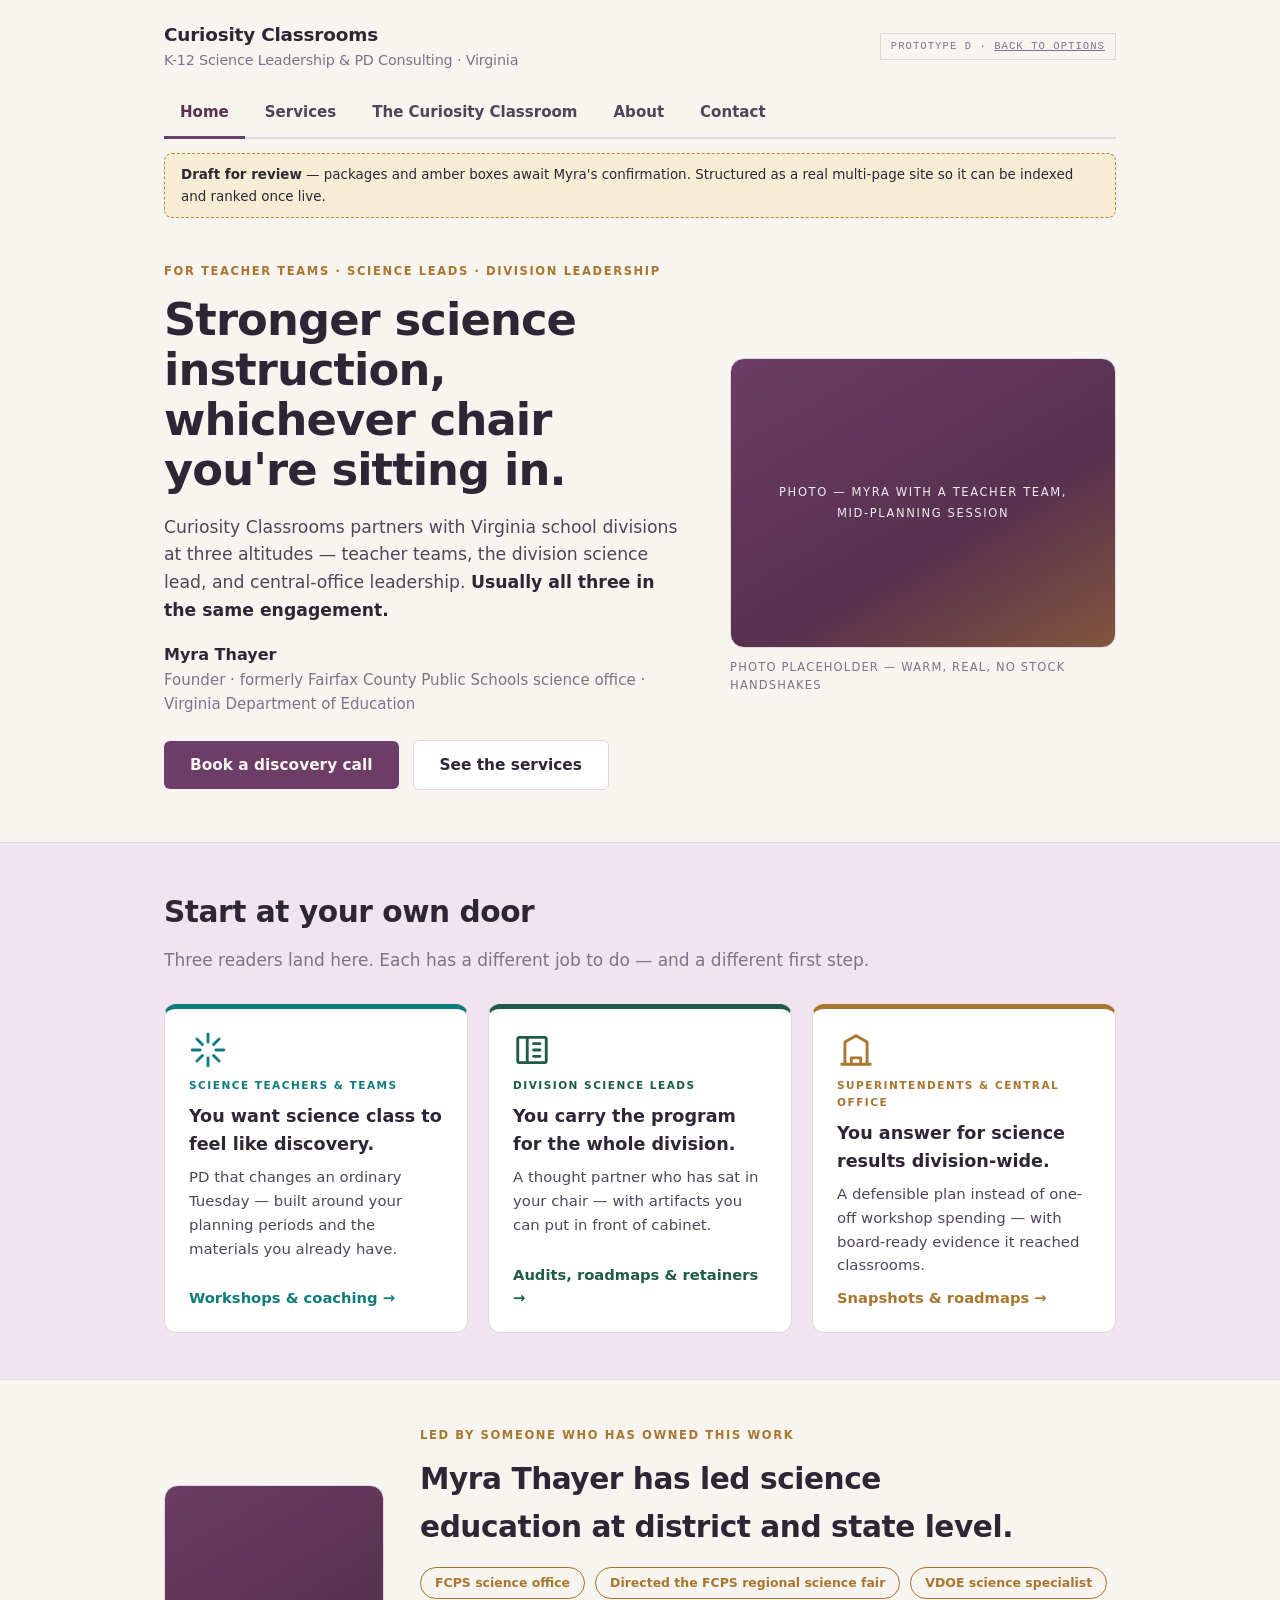
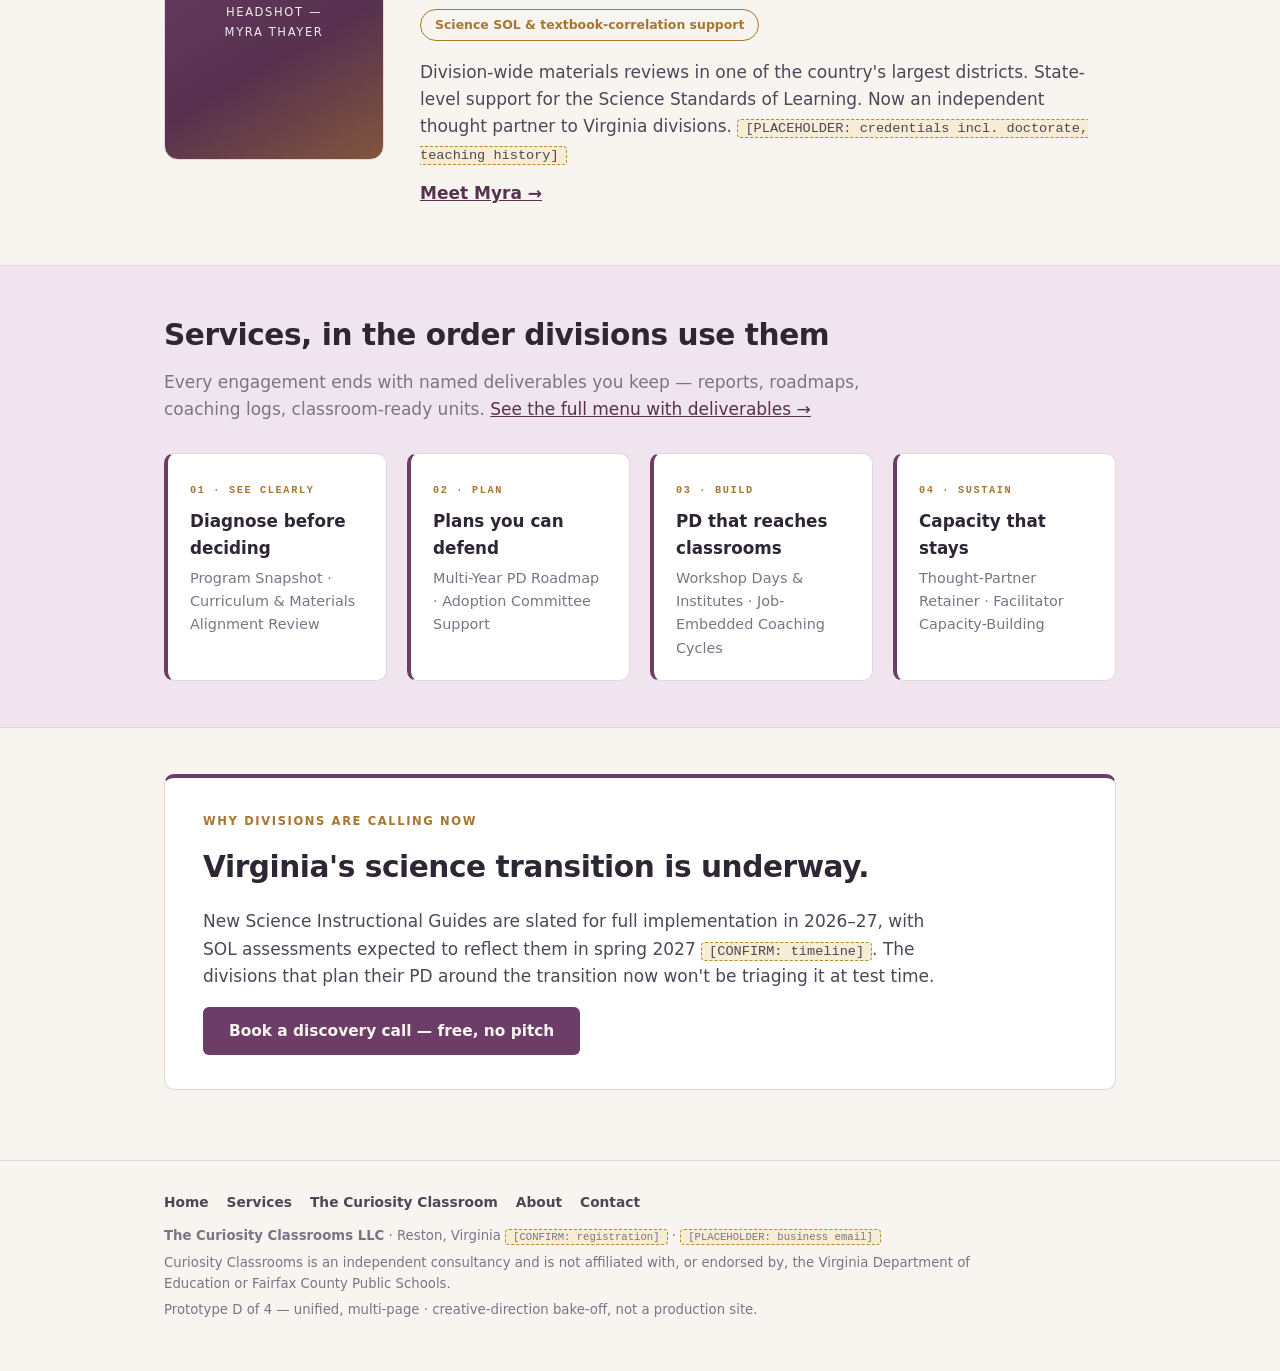
==== prototypes/unified/index.html @ f20785f7 "Rebuild Option D as five-page mini-site with tab nav and imagery Per Aaron's feedback (too text heav" ====
<!DOCTYPE html>
<html lang="en">
<head>
<meta charset="utf-8">
<meta name="viewport" content="width=device-width, initial-scale=1">
<!-- Prototype: noindex stays until production launch on the real domain -->
<meta name="robots" content="noindex, nofollow">
<meta name="description" content="Curiosity Classrooms — independent K-12 science leadership and professional development consulting for Virginia school divisions: PD planning, instructional coaching, and curriculum alignment.">
<title>Curiosity Classrooms — K-12 Science Leadership &amp; PD Consulting, Virginia</title>
<link rel="stylesheet" href="styles.css">
</head>
<body>

<div class="wrap">
  <header class="top">
    <div class="top-row">
      <a class="wordmark" href="index.html">Curiosity Classrooms
        <span class="sub">K-12 Science Leadership &amp; PD Consulting · Virginia</span></a>
      <div class="proto-badge mono">Prototype D · <a href="../../index.html">back to options</a></div>
    </div>
    <nav class="tabs" aria-label="Main navigation">
      <a href="index.html" class="active" aria-current="page">Home</a>
      <a href="services.html">Services</a>
      <a href="curiosity-classroom.html">The Curiosity Classroom</a>
      <a href="about.html">About</a>
      <a href="contact.html">Contact</a>
    </nav>
    <p class="draft-note"><b>Draft for review</b> — packages and amber boxes await Myra's
      confirmation. Structured as a real multi-page site so it can be indexed and ranked
      once live.</p>
  </header>

  <div class="hero">
    <div>
      <p class="eyebrow">For teacher teams · science leads · division leadership</p>
      <h1>Stronger science instruction, whichever chair you're sitting in.</h1>
      <p class="lede">Curiosity Classrooms partners with Virginia school divisions at three
        altitudes — teacher teams, the division science lead, and central-office
        leadership. <strong>Usually all three in the same engagement.</strong></p>
      <div class="sig">
        <b>Myra Thayer</b>
        Founder · formerly Fairfax County Public Schools science office · Virginia Department of Education
      </div>
      <div class="btn-row">
        <a class="btn primary" href="contact.html">Book a discovery call</a>
        <a class="btn quiet" href="services.html">See the services</a>
      </div>
    </div>
    <figure style="margin:0;">
      <div class="photo-ph" role="img" aria-label="Photo placeholder: Myra working with a teacher team around a lab table">
        <span>Photo — Myra with a teacher team,<br>mid-planning session</span>
      </div>
      <figcaption class="art-note">Photo placeholder — warm, real, no stock handshakes</figcaption>
    </figure>
  </div>
</div>

<section class="band">
  <div class="wrap">
    <h2>Start at your own door</h2>
    <p class="kicker">Three readers land here. Each has a different job to do — and a
      different first step.</p>
    <div class="grid3">
      <div class="door t">
        <svg class="glyph" aria-hidden="true" viewBox="0 0 24 24" fill="none" stroke="currentColor" stroke-width="1.8" stroke-linecap="round" stroke-linejoin="round">
          <path d="M12 2v5M12 17v5M2 12h5M17 12h5M5 5l3.5 3.5M15.5 15.5L19 19M19 5l-3.5 3.5M8.5 15.5L5 19"/>
        </svg>
        <span class="tag">Science teachers &amp; teams</span>
        <h3>You want science class to feel like discovery.</h3>
        <p>PD that changes an ordinary Tuesday — built around your planning periods and
          the materials you already have.</p>
        <a class="go" href="services.html#build">Workshops &amp; coaching →</a>
      </div>
      <div class="door l">
        <svg class="glyph" aria-hidden="true" viewBox="0 0 24 24" fill="none" stroke="currentColor" stroke-width="1.8" stroke-linecap="round" stroke-linejoin="round">
          <path d="M9 20H4a1 1 0 0 1-1-1V5a1 1 0 0 1 1-1h5m0 16h11a1 1 0 0 0 1-1V5a1 1 0 0 0-1-1H9m0 16V4"/><path d="M13 8h4M13 12h4M13 16h4"/>
        </svg>
        <span class="tag">Division science leads</span>
        <h3>You carry the program for the whole division.</h3>
        <p>A thought partner who has sat in your chair — with artifacts you can put in
          front of cabinet.</p>
        <a class="go" href="services.html#see">Audits, roadmaps &amp; retainers →</a>
      </div>
      <div class="door x">
        <svg class="glyph" aria-hidden="true" viewBox="0 0 24 24" fill="none" stroke="currentColor" stroke-width="1.8" stroke-linecap="round" stroke-linejoin="round">
          <path d="M3 21h18M5 21V7l7-4 7 4v14M9 21v-4h6v4"/>
        </svg>
        <span class="tag">Superintendents &amp; central office</span>
        <h3>You answer for science results division-wide.</h3>
        <p>A defensible plan instead of one-off workshop spending — with board-ready
          evidence it reached classrooms.</p>
        <a class="go" href="services.html#plan">Snapshots &amp; roadmaps →</a>
      </div>
    </div>
  </div>
</section>

<section>
  <div class="wrap">
    <div class="lead-callout">
      <figure style="margin:0;">
        <div class="photo-ph portrait" role="img" aria-label="Photo placeholder: professional headshot of Myra Thayer">
          <span>Headshot —<br>Myra Thayer</span>
        </div>
      </figure>
      <div>
        <p class="eyebrow">Led by someone who has owned this work</p>
        <h2>Myra Thayer has led science education at district and state level.</h2>
        <div class="creds">
          <span class="cred-chip">FCPS science office</span>
          <span class="cred-chip">Directed the FCPS regional science fair</span>
          <span class="cred-chip">VDOE science specialist</span>
          <span class="cred-chip">Science SOL &amp; textbook-correlation support</span>
        </div>
        <p>Division-wide materials reviews in one of the country's largest districts.
          State-level support for the Science Standards of Learning. Now an independent
          thought partner to Virginia divisions.
          <span class="ph">[PLACEHOLDER: credentials incl. doctorate, teaching history]</span></p>
        <p><a href="about.html"><b>Meet Myra →</b></a></p>
      </div>
    </div>
  </div>
</section>

<section class="band">
  <div class="wrap">
    <h2>Services, in the order divisions use them</h2>
    <p class="kicker">Every engagement ends with named deliverables you keep — reports,
      roadmaps, coaching logs, classroom-ready units. <a href="services.html">See the full
      menu with deliverables →</a></p>
    <div class="grid3" style="grid-template-columns: repeat(auto-fit, minmax(220px, 1fr));">
      <div class="svc-preview">
        <span class="m-label mono">01 · See clearly</span>
        <h3>Diagnose before deciding</h3>
        <p>Program Snapshot · Curriculum &amp; Materials Alignment Review</p>
      </div>
      <div class="svc-preview">
        <span class="m-label mono">02 · Plan</span>
        <h3>Plans you can defend</h3>
        <p>Multi-Year PD Roadmap · Adoption Committee Support</p>
      </div>
      <div class="svc-preview">
        <span class="m-label mono">03 · Build</span>
        <h3>PD that reaches classrooms</h3>
        <p>Workshop Days &amp; Institutes · Job-Embedded Coaching Cycles</p>
      </div>
      <div class="svc-preview">
        <span class="m-label mono">04 · Sustain</span>
        <h3>Capacity that stays</h3>
        <p>Thought-Partner Retainer · Facilitator Capacity-Building</p>
      </div>
    </div>
  </div>
</section>

<section>
  <div class="wrap">
    <div class="cta-card">
      <p class="eyebrow">Why divisions are calling now</p>
      <h2>Virginia's science transition is underway.</h2>
      <p>New Science Instructional Guides are slated for full implementation in 2026–27,
        with SOL assessments expected to reflect them in spring 2027
        <span class="ph">[CONFIRM: timeline]</span>. The divisions that plan their PD around
        the transition now won't be triaging it at test time.</p>
      <div class="btn-row">
        <a class="btn primary" href="contact.html">Book a discovery call — free, no pitch</a>
      </div>
    </div>
  </div>
</section>

<footer>
  <div class="wrap">
    <nav aria-label="Footer">
      <a href="index.html">Home</a>
      <a href="services.html">Services</a>
      <a href="curiosity-classroom.html">The Curiosity Classroom</a>
      <a href="about.html">About</a>
      <a href="contact.html">Contact</a>
    </nav>
    <p><strong>The Curiosity Classrooms LLC</strong> · Reston, Virginia
      <span class="ph">[CONFIRM: registration]</span> ·
      <span class="ph">[PLACEHOLDER: business email]</span></p>
    <p>Curiosity Classrooms is an independent consultancy and is not affiliated with, or
      endorsed by, the Virginia Department of Education or Fairfax County Public Schools.</p>
    <p>Prototype D of 4 — unified, multi-page · creative-direction bake-off, not a production site.</p>
  </div>
</footer>

</body>
</html>
---- prototypes/unified/styles.css ----
:root {
  --paper: #F8F5F0;
  --card: #FFFFFF;
  --ink: #2E2634;
  --body: #4E4657;
  --muted: #7C7386;
  --plum: #6C3D66;
  --plum-deep: #57314F;
  --plum-soft: #F0E4EE;
  --teal: #0E7C7B;
  --green: #1F5B49;
  --copper: #A8762E;
  --line: #E0D8DC;
  --ph-bg: #F6EDD4;
  --ph-edge: #B8892F;
  --btn-text: #F8F5F0;
}
@media (prefers-color-scheme: dark) {
  :root {
    --paper: #191420; --card: #241D2C; --ink: #EFE9F1; --body: #C6BECF;
    --muted: #948B9E; --plum: #C48EBC; --plum-deep: #D5A9CE; --plum-soft: #2E2237;
    --teal: #56BDB4; --green: #6FC2A2; --copper: #C9974B; --line: #382F42;
    --ph-bg: #322718; --ph-edge: #C9974B; --btn-text: #1E1626;
  }
}
:root[data-theme="light"] {
  --paper: #F8F5F0; --card: #FFFFFF; --ink: #2E2634; --body: #4E4657;
  --muted: #7C7386; --plum: #6C3D66; --plum-deep: #57314F; --plum-soft: #F0E4EE;
  --teal: #0E7C7B; --green: #1F5B49; --copper: #A8762E; --line: #E0D8DC;
  --ph-bg: #F6EDD4; --ph-edge: #B8892F; --btn-text: #F8F5F0;
}
:root[data-theme="dark"] {
  --paper: #191420; --card: #241D2C; --ink: #EFE9F1; --body: #C6BECF;
  --muted: #948B9E; --plum: #C48EBC; --plum-deep: #D5A9CE; --plum-soft: #2E2237;
  --teal: #56BDB4; --green: #6FC2A2; --copper: #C9974B; --line: #382F42;
  --ph-bg: #322718; --ph-edge: #C9974B; --btn-text: #1E1626;
}

* { box-sizing: border-box; }
body { background: var(--paper); color: var(--body); margin: 0;
  font-family: "Segoe UI", system-ui, -apple-system, sans-serif;
  font-size: 17px; line-height: 1.6; }
.mono { font-family: ui-monospace, "Cascadia Mono", Consolas, monospace; }

a { color: var(--plum-deep); }
a:focus-visible { outline: 3px solid var(--copper); outline-offset: 2px; }

.wrap { max-width: 1000px; margin: 0 auto; padding: 0 24px; }

/* header + tab nav */
header.top { padding: 20px 0 0; }
.top-row { display: flex; align-items: center; justify-content: space-between;
  gap: 16px; flex-wrap: wrap; }
.wordmark { font-weight: 700; font-size: 1.15rem; color: var(--ink);
  letter-spacing: -0.01em; text-decoration: none; }
.wordmark span.sub { font-weight: 400; font-size: 0.78em; color: var(--muted); display: block; }
.proto-badge { font-size: 0.66rem; letter-spacing: 0.1em; text-transform: uppercase;
  color: var(--muted); border: 1px solid var(--line); padding: 4px 10px; }
.proto-badge a { color: inherit; }

nav.tabs { display: flex; gap: 4px; margin-top: 18px; border-bottom: 2px solid var(--line);
  flex-wrap: wrap; }
nav.tabs a { text-decoration: none; color: var(--body); font-weight: 600; font-size: 0.94rem;
  padding: 10px 16px 12px; border-bottom: 3px solid transparent; margin-bottom: -2px; }
nav.tabs a:hover { color: var(--ink); }
nav.tabs a.active { color: var(--plum-deep); border-bottom-color: var(--plum); }

/* headings + sections */
section { padding: 46px 0; }
section.band { background: var(--plum-soft); border-block: 1px solid var(--line); }
h1 { color: var(--ink); font-size: clamp(1.9rem, 4.4vw, 2.8rem); font-weight: 700;
  letter-spacing: -0.02em; line-height: 1.12; margin: 0 0 18px; text-wrap: balance; }
h2 { color: var(--ink); font-size: clamp(1.4rem, 3vw, 1.85rem); font-weight: 700;
  letter-spacing: -0.015em; margin: 0 0 10px; text-wrap: balance; }
.eyebrow { text-transform: uppercase; letter-spacing: 0.14em; font-size: 0.72rem;
  color: var(--copper); font-weight: 700; margin: 0 0 14px; }
.kicker { color: var(--muted); max-width: 44em; margin: 0 0 30px; }
p.lede { font-size: 1.08rem; max-width: 34em; margin: 0 0 16px; }
p.lede strong { color: var(--ink); }

/* buttons */
.btn-row { display: flex; gap: 14px; flex-wrap: wrap; align-items: center; }
.btn { display: inline-block; padding: 12px 26px; text-decoration: none;
  font-weight: 600; font-size: 0.96rem; border-radius: 6px; }
.btn.primary { background: var(--plum); color: var(--btn-text); }
.btn.quiet { color: var(--ink); border: 1.5px solid var(--line); background: var(--card); }

/* hero */
.hero { padding: 44px 0 52px; display: grid; grid-template-columns: 1.15fr 0.85fr;
  gap: 44px; align-items: center; }
.sig { margin: 18px 0 24px; color: var(--muted); font-size: 0.94rem; }
.sig b { color: var(--ink); display: block; font-size: 1rem; }

/* image placeholders */
.photo-ph { border-radius: 14px; overflow: hidden; border: 1px solid var(--line);
  background: linear-gradient(150deg, var(--plum) 0%, var(--plum-deep) 60%, var(--copper) 135%);
  aspect-ratio: 4 / 3; position: relative; display: flex; align-items: center;
  justify-content: center; }
.photo-ph.portrait { aspect-ratio: 4 / 5; }
.photo-ph span { color: rgba(255,255,255,0.9); font-size: 0.72rem; letter-spacing: 0.14em;
  text-transform: uppercase; text-align: center; padding: 0 18px; line-height: 1.8; }
.art-note { font-size: 0.72rem; color: var(--muted); text-transform: uppercase;
  letter-spacing: 0.1em; margin-top: 10px; }

/* cards, doors, glyphs */
.grid3 { display: grid; grid-template-columns: repeat(auto-fit, minmax(260px, 1fr)); gap: 20px; }
.door { background: var(--card); border: 1px solid var(--line); border-radius: 12px;
  border-top-width: 5px; padding: 22px 24px; display: flex; flex-direction: column; gap: 8px; }
.door.t { border-top-color: var(--teal); }
.door.l { border-top-color: var(--green); }
.door.x { border-top-color: var(--copper); }
.door .glyph { width: 38px; height: 38px; }
.door.t .glyph { color: var(--teal); }
.door.l .glyph { color: var(--green); }
.door.x .glyph { color: var(--copper); }
.door .tag { font-size: 0.66rem; text-transform: uppercase; letter-spacing: 0.14em; font-weight: 700; }
.door.t .tag { color: var(--teal); }
.door.l .tag { color: var(--green); }
.door.x .tag { color: var(--copper); }
.door h3 { color: var(--ink); margin: 0; font-size: 1.1rem; }
.door p { margin: 0; font-size: 0.93rem; flex-grow: 1; }
.door a.go { font-weight: 600; font-size: 0.92rem; text-decoration: none; }
.door.t a.go { color: var(--teal); }
.door.l a.go { color: var(--green); }
.door.x a.go { color: var(--copper); }

/* leadership callout */
.lead-callout { display: grid; grid-template-columns: 220px 1fr; gap: 36px; align-items: center; }
.lead-callout .creds { display: flex; gap: 10px; flex-wrap: wrap; margin: 16px 0 18px; }
.cred-chip { font-size: 0.78rem; font-weight: 600; border: 1.5px solid var(--copper);
  color: var(--copper); border-radius: 999px; padding: 5px 14px; }
.lead-callout p { margin: 0 0 12px; }

/* service menu */
.group-label { font-size: 0.7rem; letter-spacing: 0.18em; text-transform: uppercase;
  color: var(--copper); margin: 36px 0 14px; font-weight: 700; }
.group-label:first-of-type { margin-top: 0; }
.menu { display: grid; grid-template-columns: 1fr 1fr; gap: 20px; }
.pkg { background: var(--card); border: 1px solid var(--line); border-radius: 10px;
  padding: 22px 24px; }
.pkg h3 { color: var(--ink); margin: 0 0 4px; font-size: 1.08rem; }
.pkg .shape { font-size: 0.78rem; color: var(--muted); margin: 0 0 10px; }
.chips { display: flex; gap: 8px; flex-wrap: wrap; margin: 0 0 12px; }
.chip { font-size: 0.68rem; font-weight: 700; letter-spacing: 0.06em; border-radius: 999px;
  padding: 3px 11px; border: 1.5px solid; }
.chip.t { color: var(--teal); border-color: var(--teal); }
.chip.l { color: var(--green); border-color: var(--green); }
.chip.x { color: var(--copper); border-color: var(--copper); }
.pkg .dl-label { font-size: 0.66rem; letter-spacing: 0.16em; text-transform: uppercase;
  color: var(--muted); font-weight: 700; }
.pkg ul { margin: 6px 0 0; padding: 0; list-style: none; }
.pkg li { padding: 6px 0 6px 24px; font-size: 0.9rem; position: relative;
  border-bottom: 1px dashed var(--line); }
.pkg li:last-child { border-bottom: 0; }
.pkg li::before { content: "▸"; position: absolute; left: 2px; color: var(--plum); }

/* preview cards on home */
.svc-preview { background: var(--card); border: 1px solid var(--line); border-radius: 10px;
  padding: 20px 22px; border-left: 4px solid var(--plum); }
.svc-preview .m-label { font-size: 0.64rem; letter-spacing: 0.16em; color: var(--copper);
  text-transform: uppercase; font-weight: 700; }
.svc-preview h3 { color: var(--ink); margin: 6px 0 6px; font-size: 1.05rem; }
.svc-preview p { margin: 0; font-size: 0.9rem; color: var(--muted); }

/* desks + misc */
.desk { background: var(--card); border: 1px solid var(--line); border-radius: 10px; padding: 20px 22px; }
.desk.t { border-left: 4px solid var(--teal); }
.desk.l { border-left: 4px solid var(--green); }
.desk.x { border-left: 4px solid var(--copper); }
.desk .m-label { font-size: 0.64rem; letter-spacing: 0.16em; text-transform: uppercase; font-weight: 700; }
.desk.t .m-label { color: var(--teal); }
.desk.l .m-label { color: var(--green); }
.desk.x .m-label { color: var(--copper); }
.desk ul { margin: 8px 0 0; padding-left: 18px; }
.desk li { font-size: 0.9rem; padding: 2px 0; }

.steps3 { display: grid; grid-template-columns: repeat(3, 1fr); gap: 32px; }
.rung { border-top: 3px solid var(--copper); padding-top: 14px; }
.rung .num { font-size: 0.72rem; letter-spacing: 0.18em; color: var(--copper); font-weight: 700; }
.rung h3 { color: var(--ink); font-size: 1.04rem; margin: 8px 0 6px; }
.rung p { margin: 0; font-size: 0.91rem; }

.cta-card { background: var(--card); border: 1px solid var(--line); border-top: 4px solid var(--plum);
  border-radius: 10px; padding: 34px 38px; }
.cta-card p { max-width: 44em; }

.draft-note { background: var(--ph-bg); border: 1.5px dashed var(--ph-edge);
  border-radius: 8px; padding: 10px 16px; font-size: 0.84rem; margin: 14px 0 0;
  color: var(--ink); }

.ph { background: var(--ph-bg); border: 1.5px dashed var(--ph-edge); border-radius: 4px;
  padding: 1px 7px; font-family: ui-monospace, Consolas, monospace; font-size: 0.8em; }

.vignette { display: grid; grid-template-columns: 1fr 1fr; gap: 24px; }
.note-card { background: var(--card); border: 1px solid var(--line); border-radius: 12px;
  padding: 22px 24px; }
.note-card.after { border-color: var(--teal); }
.note-tag { display: inline-block; font-size: 0.68rem; font-weight: 700;
  text-transform: uppercase; letter-spacing: 0.14em; border-radius: 999px;
  padding: 4px 12px; margin-bottom: 12px; background: var(--line); color: var(--ink); }
.note-card.after .note-tag { background: var(--teal); color: var(--paper); }
.note-card p { margin: 0; font-size: 0.94rem; }
.illustrative { font-size: 0.8rem; color: var(--muted); margin-top: 14px; font-style: italic; }

.dim-figure { background: var(--card); border: 1px solid var(--line); border-radius: 10px; padding: 24px; }
.dim-figure svg { width: 100%; height: auto; display: block; }

footer { border-top: 1px solid var(--line); padding: 30px 0 46px; color: var(--muted);
  font-size: 0.83rem; margin-top: 24px; }
footer p { margin: 5px 0; max-width: 62em; }
footer nav { margin-bottom: 12px; display: flex; gap: 18px; flex-wrap: wrap; }
footer nav a { color: var(--body); font-weight: 600; text-decoration: none; font-size: 0.86rem; }

@media (max-width: 800px) {
  .hero { grid-template-columns: 1fr; gap: 32px; }
  .menu { grid-template-columns: 1fr; }
  .steps3 { grid-template-columns: 1fr; gap: 22px; }
  .lead-callout { grid-template-columns: 1fr; }
  .lead-callout .photo-ph.portrait { max-width: 240px; }
  .vignette { grid-template-columns: 1fr; }
  .cta-card { padding: 26px 20px; }
}
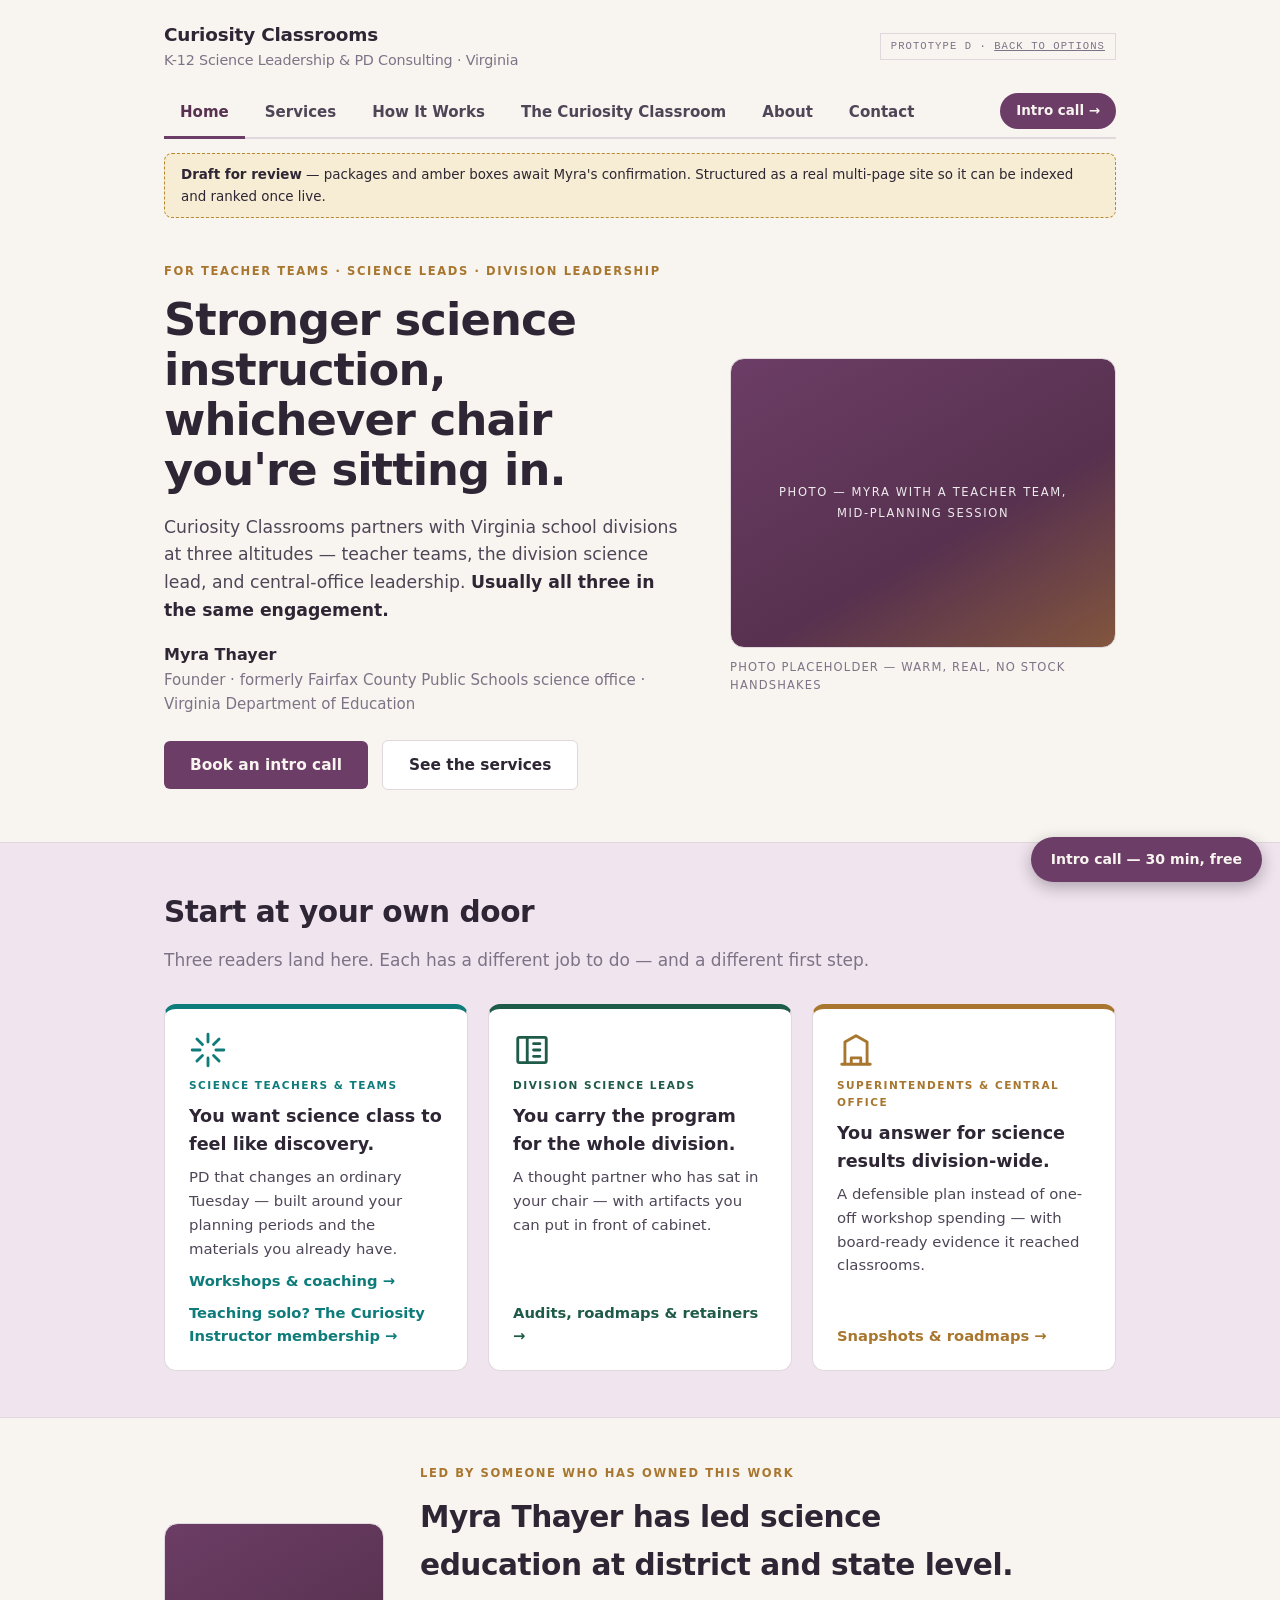
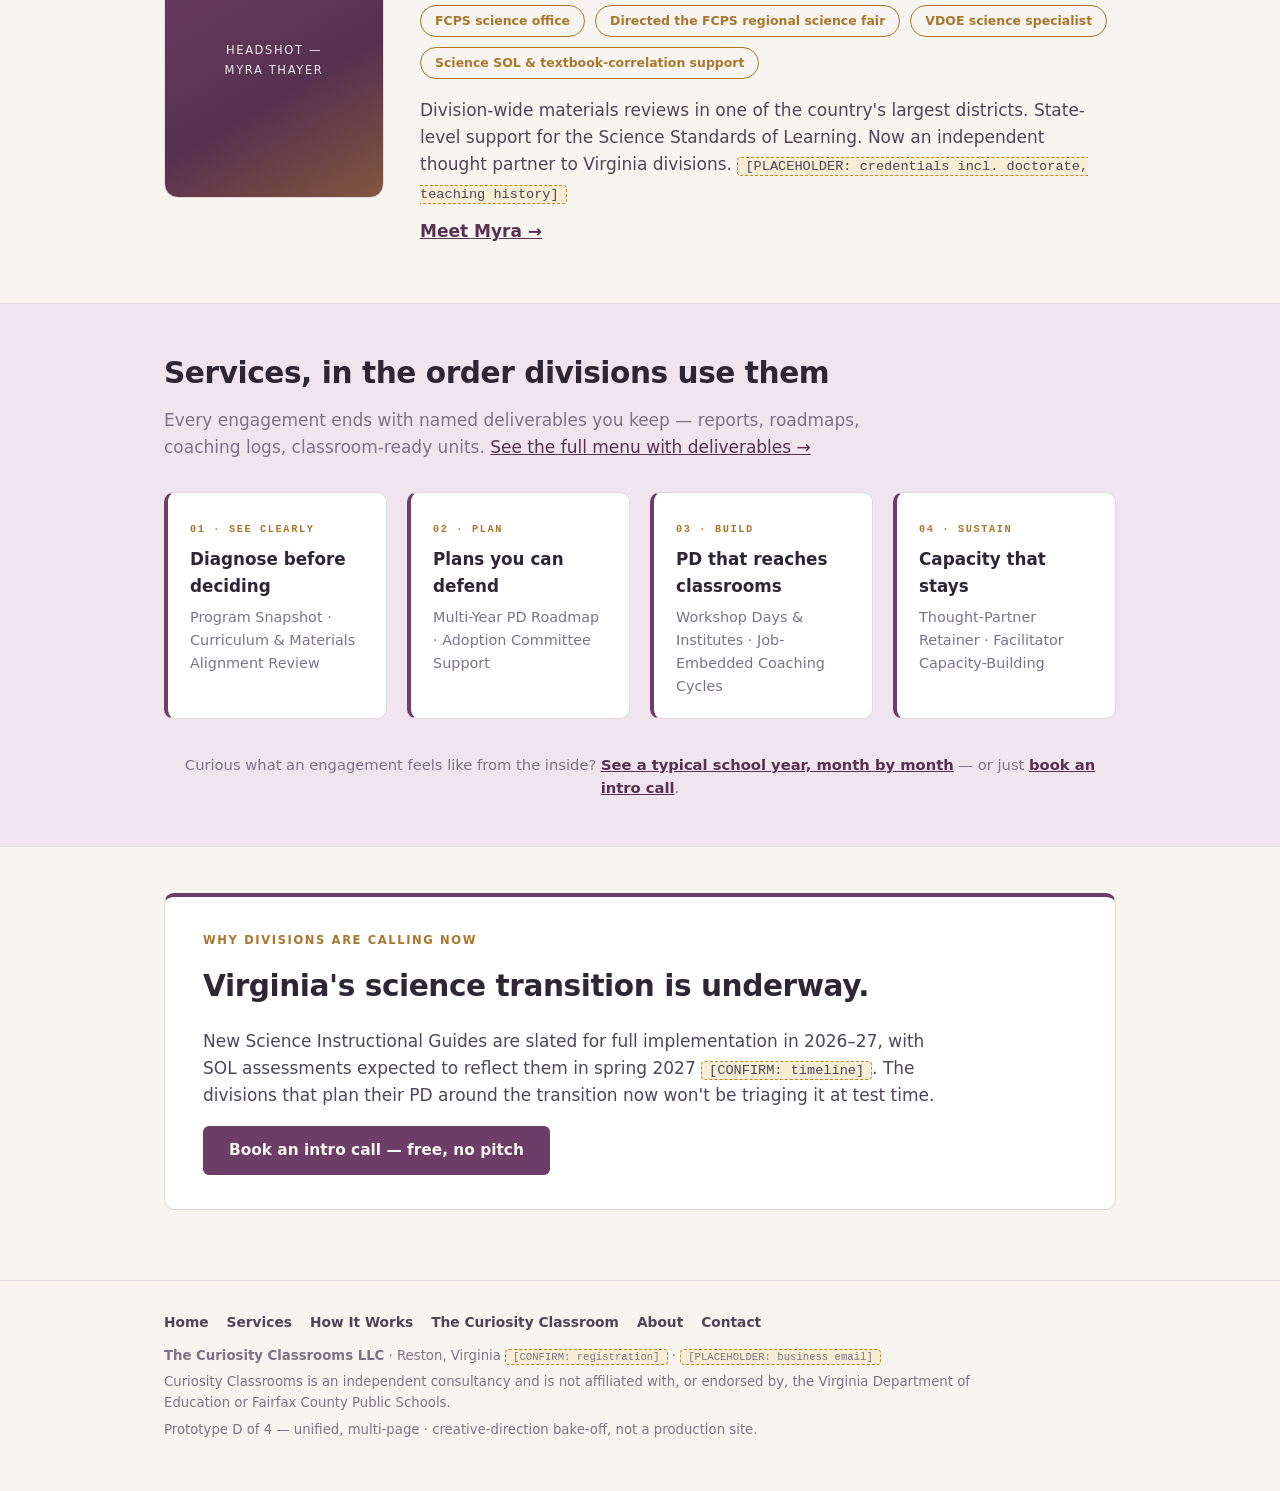
==== commit c4ab20e4: "Option D round 2: intro call, How It Works tab, teacher membership, hover polish - "Intro call" repl" ====
--- a/prototypes/unified/index.html
+++ b/prototypes/unified/index.html
@@ -21,9 +21,11 @@
     <nav class="tabs" aria-label="Main navigation">
       <a href="index.html" class="active" aria-current="page">Home</a>
       <a href="services.html">Services</a>
+      <a href="how-it-works.html">How It Works</a>
       <a href="curiosity-classroom.html">The Curiosity Classroom</a>
       <a href="about.html">About</a>
       <a href="contact.html">Contact</a>
+      <a href="contact.html" class="nav-cta">Intro call →</a>
     </nav>
     <p class="draft-note"><b>Draft for review</b> — packages and amber boxes await Myra's
       confirmation. Structured as a real multi-page site so it can be indexed and ranked
@@ -42,7 +44,7 @@
         Founder · formerly Fairfax County Public Schools science office · Virginia Department of Education
       </div>
       <div class="btn-row">
-        <a class="btn primary" href="contact.html">Book a discovery call</a>
+        <a class="btn primary" href="contact.html">Book an intro call</a>
         <a class="btn quiet" href="services.html">See the services</a>
       </div>
     </div>
@@ -70,6 +72,7 @@
         <p>PD that changes an ordinary Tuesday — built around your planning periods and
           the materials you already have.</p>
         <a class="go" href="services.html#build">Workshops &amp; coaching →</a>
+        <a class="go" href="services.html#instructor">Teaching solo? The Curiosity Instructor membership →</a>
       </div>
       <div class="door l">
         <svg class="glyph" aria-hidden="true" viewBox="0 0 24 24" fill="none" stroke="currentColor" stroke-width="1.8" stroke-linecap="round" stroke-linejoin="round">
@@ -150,6 +153,9 @@
         <p>Thought-Partner Retainer · Facilitator Capacity-Building</p>
       </div>
     </div>
+    <p class="callout-line">Curious what an engagement feels like from the inside?
+      <a href="how-it-works.html">See a typical school year, month by month</a> — or just
+      <a href="contact.html">book an intro call</a>.</p>
   </div>
 </section>
 
@@ -163,7 +169,7 @@
         <span class="ph">[CONFIRM: timeline]</span>. The divisions that plan their PD around
         the transition now won't be triaging it at test time.</p>
       <div class="btn-row">
-        <a class="btn primary" href="contact.html">Book a discovery call — free, no pitch</a>
+        <a class="btn primary" href="contact.html">Book an intro call — free, no pitch</a>
       </div>
     </div>
   </div>
@@ -174,6 +180,7 @@
     <nav aria-label="Footer">
       <a href="index.html">Home</a>
       <a href="services.html">Services</a>
+      <a href="how-it-works.html">How It Works</a>
       <a href="curiosity-classroom.html">The Curiosity Classroom</a>
       <a href="about.html">About</a>
       <a href="contact.html">Contact</a>
@@ -187,5 +194,7 @@
   </div>
 </footer>
 
+<a class="float-cta" href="contact.html">Intro call — 30 min, free</a>
+
 </body>
 </html>
--- a/prototypes/unified/styles.css
+++ b/prototypes/unified/styles.css
@@ -205,6 +205,63 @@
 .dim-figure { background: var(--card); border: 1px solid var(--line); border-radius: 10px; padding: 24px; }
 .dim-figure svg { width: 100%; height: auto; display: block; }
 
+/* school-year timeline (how-it-works) */
+.yr { border-left: 2px dashed var(--copper); margin-left: 8px; padding-left: 28px;
+  display: grid; gap: 16px; max-width: 620px; }
+.yr-row { position: relative; }
+.yr-row::before { content: ""; position: absolute; left: -35px; top: 7px; width: 12px;
+  height: 12px; border-radius: 50%; background: var(--copper); border: 2px solid var(--paper); }
+.yr-row .m { font-family: ui-monospace, "Cascadia Mono", Consolas, monospace;
+  font-size: 0.7rem; letter-spacing: 0.16em; color: var(--copper); font-weight: 700;
+  text-transform: uppercase; }
+.yr-row p { margin: 2px 0 0; font-size: 0.93rem; }
+.yr-row .protect { display: inline-block; font-size: 0.64rem; font-weight: 700;
+  letter-spacing: 0.08em; border: 1.5px solid var(--muted); color: var(--muted);
+  border-radius: 999px; padding: 1px 9px; margin-left: 8px; vertical-align: 1px;
+  text-transform: uppercase; }
+
+/* hover actions */
+.btn, .door, .pkg, .svc-preview, .desk, a.go, .float-cta {
+  transition: transform 0.16s ease, box-shadow 0.16s ease, border-color 0.16s ease,
+    color 0.16s ease, background 0.16s ease; }
+.btn:hover { transform: translateY(-2px); box-shadow: 0 5px 14px rgba(20, 10, 25, 0.16); }
+.door:hover, .pkg:hover, .svc-preview:hover {
+  transform: translateY(-3px); box-shadow: 0 8px 20px rgba(20, 10, 25, 0.10); }
+.door:hover h3, .pkg:hover h3, .svc-preview:hover h3 { color: var(--plum-deep); }
+.desk:hover { box-shadow: 0 5px 14px rgba(20, 10, 25, 0.08); }
+a.go:hover { text-decoration: underline; }
+nav.tabs a:hover { border-bottom-color: var(--line); }
+nav.tabs a.active:hover { border-bottom-color: var(--plum); }
+
+/* subtle booking callouts */
+.pkg .ask { display: block; margin-top: 14px; font-size: 0.84rem; font-weight: 600;
+  color: var(--muted); text-decoration: none; }
+.pkg:hover .ask, .pkg .ask:hover { color: var(--plum-deep); }
+.pkg .ask::after { content: " →"; }
+nav.tabs .nav-cta { margin-left: auto; align-self: center; background: var(--plum);
+  color: var(--btn-text); border-radius: 999px; padding: 7px 16px; font-size: 0.84rem;
+  border-bottom: none; margin-bottom: 6px; }
+nav.tabs .nav-cta:hover { transform: translateY(-1px); box-shadow: 0 4px 10px rgba(20, 10, 25, 0.18);
+  color: var(--btn-text); border-bottom: none; }
+.float-cta { position: fixed; bottom: 18px; right: 18px; background: var(--plum);
+  color: var(--btn-text); padding: 11px 20px; border-radius: 999px; font-weight: 600;
+  font-size: 0.88rem; text-decoration: none; box-shadow: 0 5px 16px rgba(20, 10, 25, 0.3);
+  z-index: 50; }
+.float-cta:hover { transform: translateY(-2px); }
+.callout-line { text-align: center; font-size: 0.92rem; color: var(--muted);
+  margin: 34px 0 0; }
+.callout-line a { font-weight: 600; }
+
+@media (prefers-reduced-motion: reduce) {
+  .btn, .door, .pkg, .svc-preview, .desk, a.go, .float-cta, nav.tabs .nav-cta { transition: none; }
+  .btn:hover, .door:hover, .pkg:hover, .svc-preview:hover, .float-cta:hover,
+  nav.tabs .nav-cta:hover { transform: none; }
+}
+@media (max-width: 800px) {
+  .float-cta { padding: 9px 15px; font-size: 0.8rem; bottom: 12px; right: 12px; }
+  nav.tabs .nav-cta { margin-left: 0; }
+}
+
 footer { border-top: 1px solid var(--line); padding: 30px 0 46px; color: var(--muted);
   font-size: 0.83rem; margin-top: 24px; }
 footer p { margin: 5px 0; max-width: 62em; }
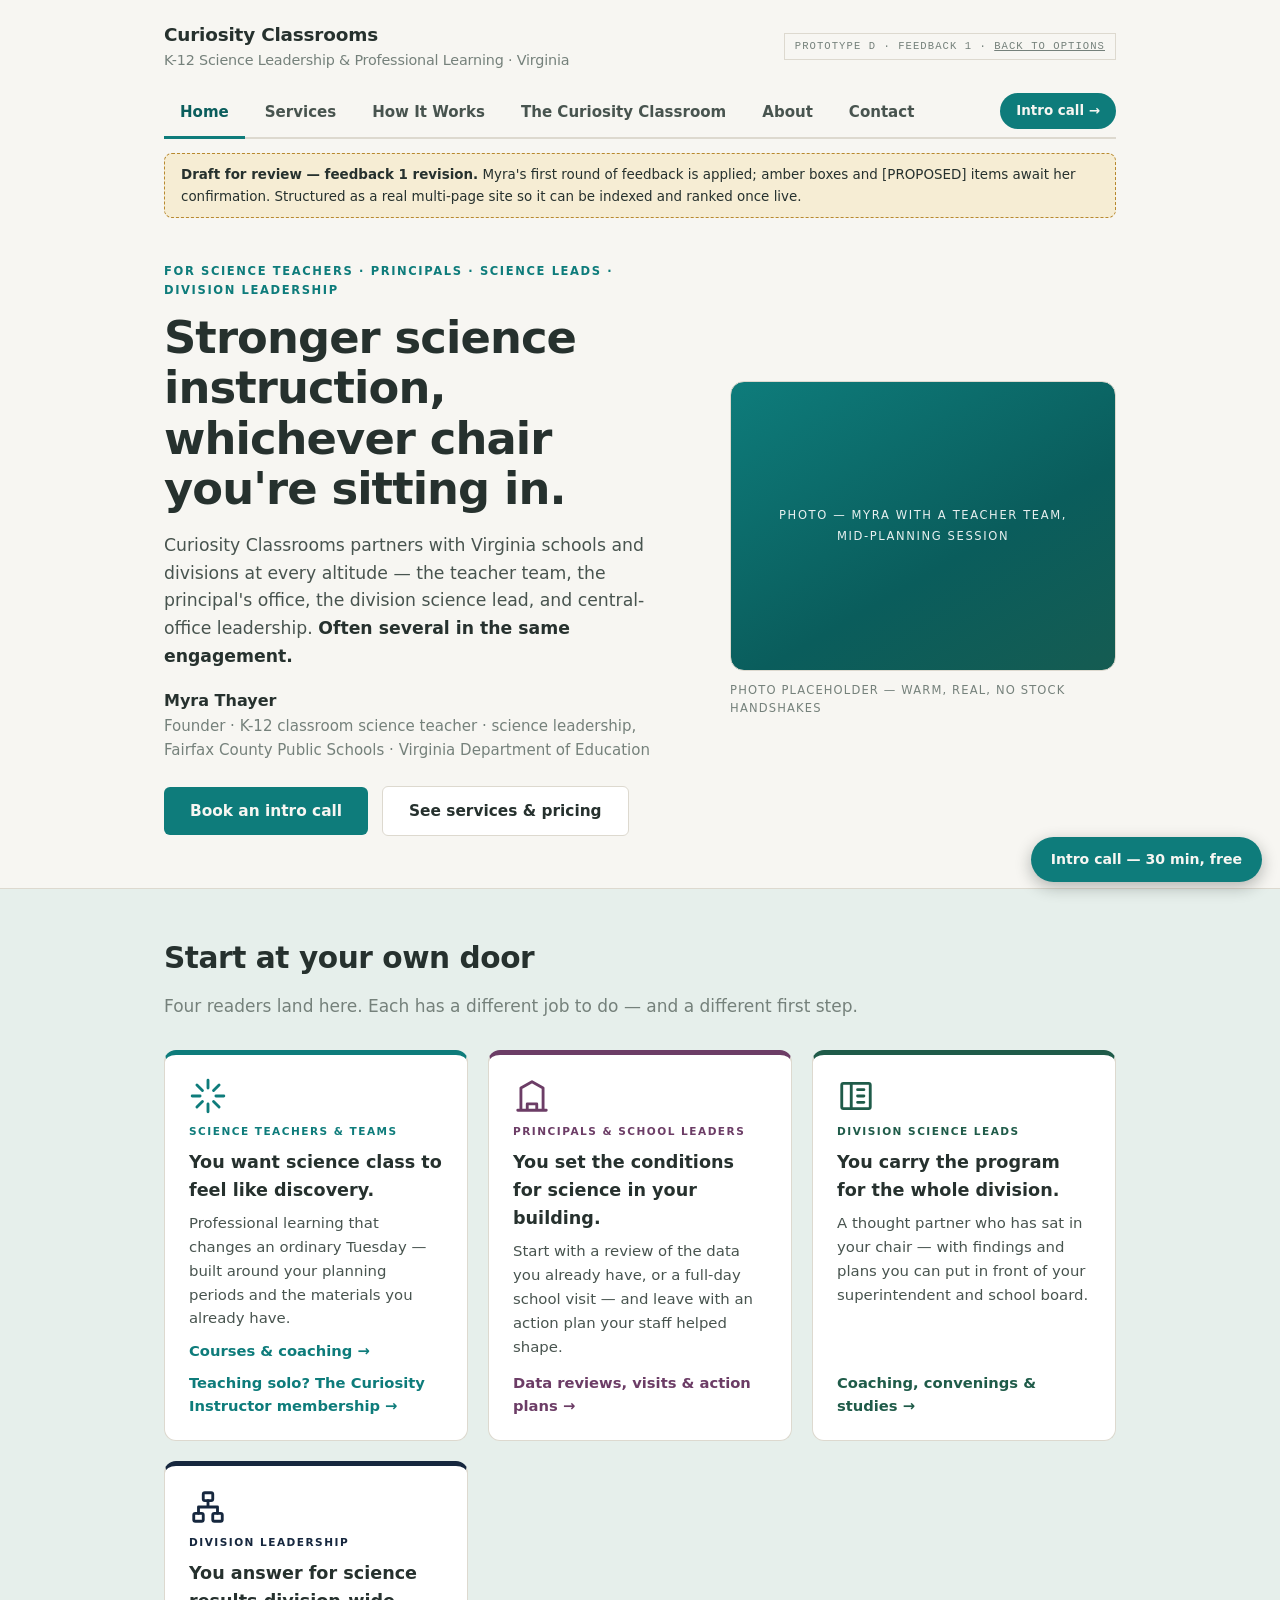
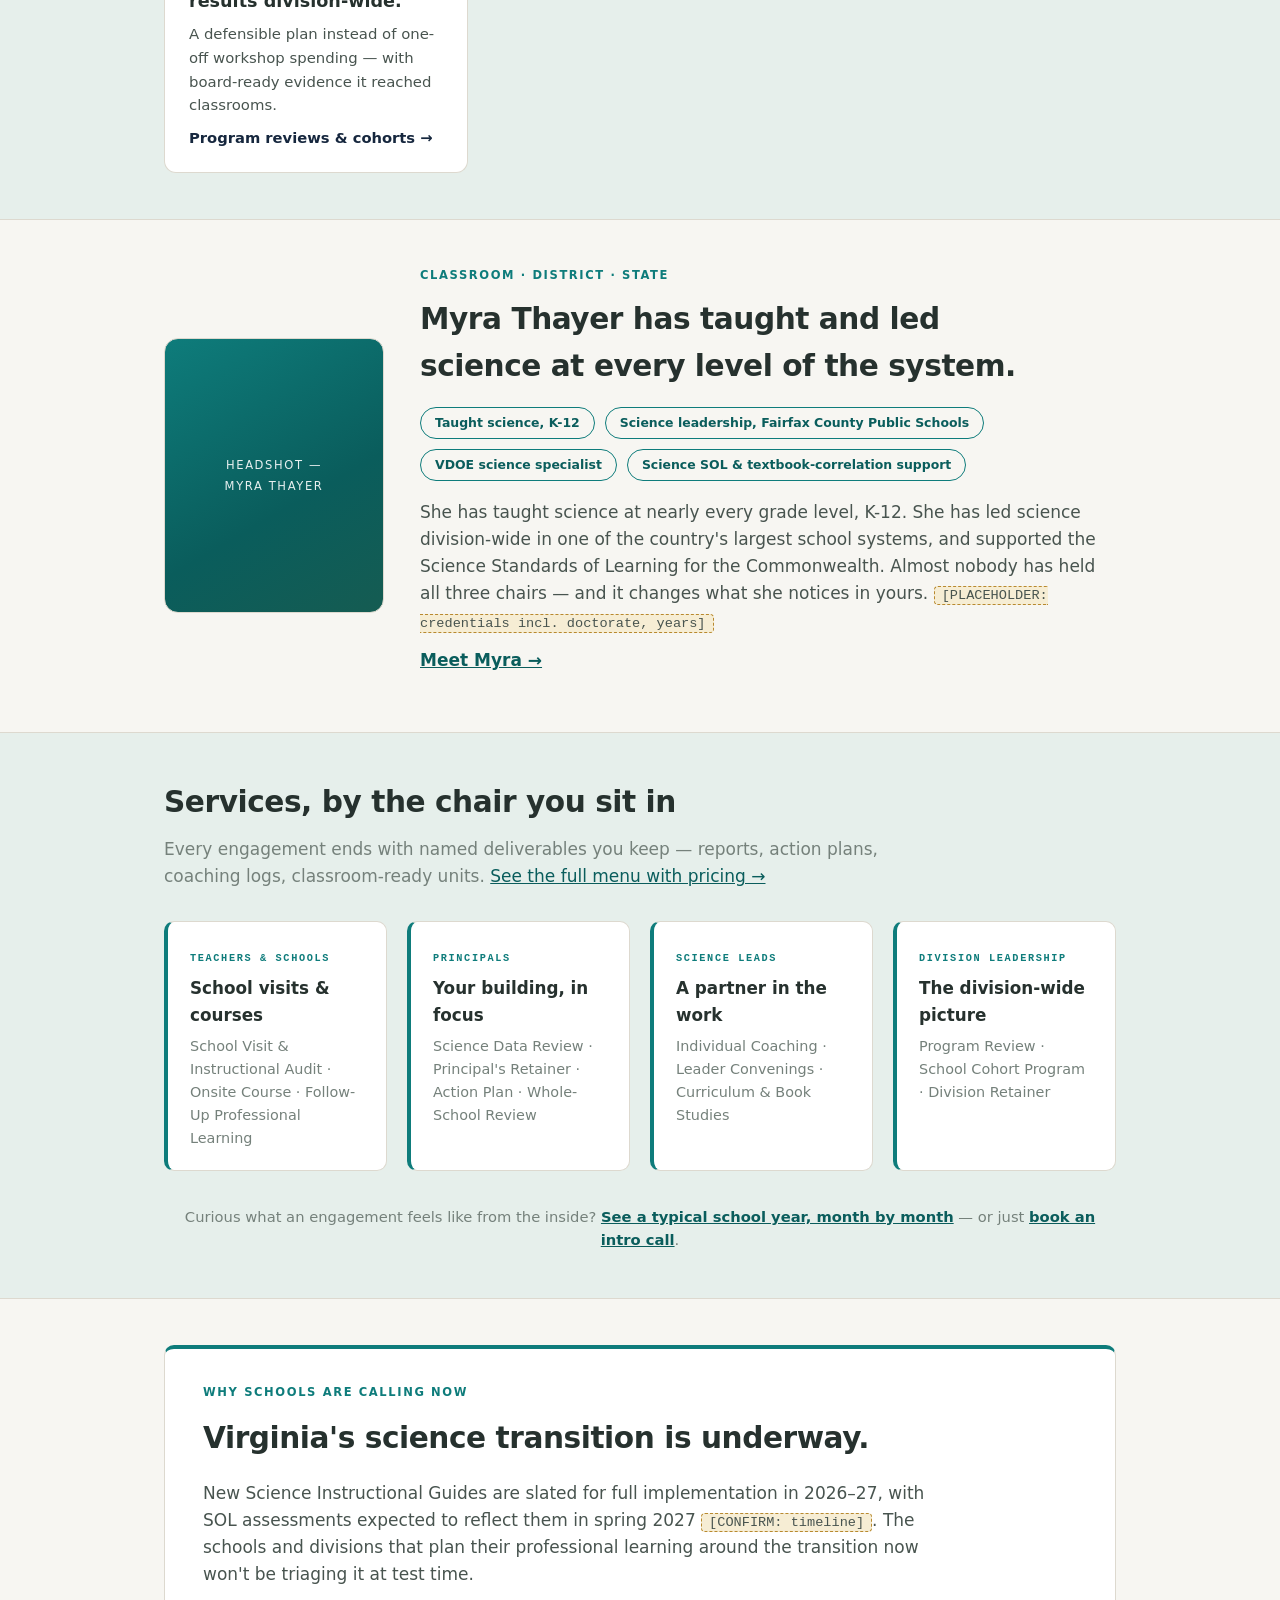
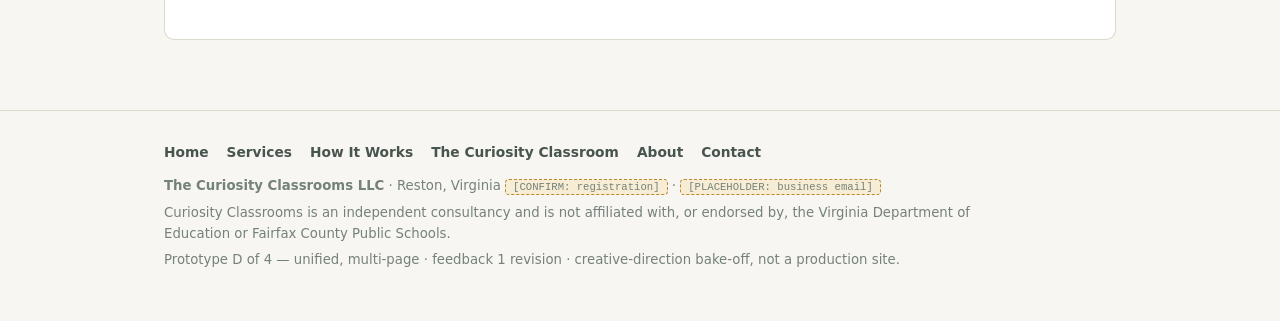
==== commit 9a25d539: "Feedback 1: apply Myra's first review round to Option D - "Professional learning" replaces PD site-w" ====
--- a/prototypes/unified/index.html
+++ b/prototypes/unified/index.html
@@ -5,8 +5,8 @@
 <meta name="viewport" content="width=device-width, initial-scale=1">
 <!-- Prototype: noindex stays until production launch on the real domain -->
 <meta name="robots" content="noindex, nofollow">
-<meta name="description" content="Curiosity Classrooms — independent K-12 science leadership and professional development consulting for Virginia school divisions: PD planning, instructional coaching, and curriculum alignment.">
-<title>Curiosity Classrooms — K-12 Science Leadership &amp; PD Consulting, Virginia</title>
+<meta name="description" content="Curiosity Classrooms — independent K-12 science leadership and professional learning consulting for Virginia schools and divisions: school visits, instructional coaching, program reviews, and curriculum alignment.">
+<title>Curiosity Classrooms — K-12 Science Leadership &amp; Professional Learning, Virginia</title>
 <link rel="stylesheet" href="styles.css">
 </head>
 <body>
@@ -15,8 +15,8 @@
   <header class="top">
     <div class="top-row">
       <a class="wordmark" href="index.html">Curiosity Classrooms
-        <span class="sub">K-12 Science Leadership &amp; PD Consulting · Virginia</span></a>
-      <div class="proto-badge mono">Prototype D · <a href="../../index.html">back to options</a></div>
+        <span class="sub">K-12 Science Leadership &amp; Professional Learning · Virginia</span></a>
+      <div class="proto-badge mono">Prototype D · feedback 1 · <a href="../../index.html">back to options</a></div>
     </div>
     <nav class="tabs" aria-label="Main navigation">
       <a href="index.html" class="active" aria-current="page">Home</a>
@@ -25,27 +25,29 @@
       <a href="curiosity-classroom.html">The Curiosity Classroom</a>
       <a href="about.html">About</a>
       <a href="contact.html">Contact</a>
-      <a href="contact.html" class="nav-cta">Intro call →</a>
+      <a href="contact.html#book" class="nav-cta">Intro call →</a>
     </nav>
-    <p class="draft-note"><b>Draft for review</b> — packages and amber boxes await Myra's
-      confirmation. Structured as a real multi-page site so it can be indexed and ranked
-      once live.</p>
+    <p class="draft-note"><b>Draft for review — feedback 1 revision.</b> Myra's first round
+      of feedback is applied; amber boxes and [PROPOSED] items await her confirmation.
+      Structured as a real multi-page site so it can be indexed and ranked once live.</p>
   </header>
 
   <div class="hero">
     <div>
-      <p class="eyebrow">For teacher teams · science leads · division leadership</p>
+      <p class="eyebrow">For science teachers · principals · science leads · division leadership</p>
       <h1>Stronger science instruction, whichever chair you're sitting in.</h1>
-      <p class="lede">Curiosity Classrooms partners with Virginia school divisions at three
-        altitudes — teacher teams, the division science lead, and central-office
-        leadership. <strong>Usually all three in the same engagement.</strong></p>
+      <p class="lede">Curiosity Classrooms partners with Virginia schools and divisions at
+        every altitude — the teacher team, the principal's office, the division science
+        lead, and central-office leadership. <strong>Often several in the same
+        engagement.</strong></p>
       <div class="sig">
         <b>Myra Thayer</b>
-        Founder · formerly Fairfax County Public Schools science office · Virginia Department of Education
+        Founder · K-12 classroom science teacher · science leadership, Fairfax County
+        Public Schools · Virginia Department of Education
       </div>
       <div class="btn-row">
-        <a class="btn primary" href="contact.html">Book an intro call</a>
-        <a class="btn quiet" href="services.html">See the services</a>
+        <a class="btn primary" href="contact.html#book">Book an intro call</a>
+        <a class="btn quiet" href="services.html">See services &amp; pricing</a>
       </div>
     </div>
     <figure style="margin:0;">
@@ -60,7 +62,7 @@
 <section class="band">
   <div class="wrap">
     <h2>Start at your own door</h2>
-    <p class="kicker">Three readers land here. Each has a different job to do — and a
+    <p class="kicker">Four readers land here. Each has a different job to do — and a
       different first step.</p>
     <div class="grid3">
       <div class="door t">
@@ -69,10 +71,20 @@
         </svg>
         <span class="tag">Science teachers &amp; teams</span>
         <h3>You want science class to feel like discovery.</h3>
-        <p>PD that changes an ordinary Tuesday — built around your planning periods and
-          the materials you already have.</p>
-        <a class="go" href="services.html#build">Workshops &amp; coaching →</a>
+        <p>Professional learning that changes an ordinary Tuesday — built around your
+          planning periods and the materials you already have.</p>
+        <a class="go" href="services.html#teachers">Courses &amp; coaching →</a>
         <a class="go" href="services.html#instructor">Teaching solo? The Curiosity Instructor membership →</a>
+      </div>
+      <div class="door p">
+        <svg class="glyph" aria-hidden="true" viewBox="0 0 24 24" fill="none" stroke="currentColor" stroke-width="1.8" stroke-linecap="round" stroke-linejoin="round">
+          <path d="M3 21h18M5 21V7l7-4 7 4v14M9 21v-4h6v4"/>
+        </svg>
+        <span class="tag">Principals &amp; school leaders</span>
+        <h3>You set the conditions for science in your building.</h3>
+        <p>Start with a review of the data you already have, or a full-day school visit —
+          and leave with an action plan your staff helped shape.</p>
+        <a class="go" href="services.html#principals">Data reviews, visits &amp; action plans →</a>
       </div>
       <div class="door l">
         <svg class="glyph" aria-hidden="true" viewBox="0 0 24 24" fill="none" stroke="currentColor" stroke-width="1.8" stroke-linecap="round" stroke-linejoin="round">
@@ -80,19 +92,19 @@
         </svg>
         <span class="tag">Division science leads</span>
         <h3>You carry the program for the whole division.</h3>
-        <p>A thought partner who has sat in your chair — with artifacts you can put in
-          front of cabinet.</p>
-        <a class="go" href="services.html#see">Audits, roadmaps &amp; retainers →</a>
+        <p>A thought partner who has sat in your chair — with findings and plans you can
+          put in front of your superintendent and school board.</p>
+        <a class="go" href="services.html#leads">Coaching, convenings &amp; studies →</a>
       </div>
       <div class="door x">
         <svg class="glyph" aria-hidden="true" viewBox="0 0 24 24" fill="none" stroke="currentColor" stroke-width="1.8" stroke-linecap="round" stroke-linejoin="round">
-          <path d="M3 21h18M5 21V7l7-4 7 4v14M9 21v-4h6v4"/>
-        </svg>
-        <span class="tag">Superintendents &amp; central office</span>
+          <rect x="9" y="3" width="6" height="5" rx="1"/><rect x="3" y="16" width="6" height="5" rx="1"/><rect x="15" y="16" width="6" height="5" rx="1"/><path d="M12 8v4M12 12H6v4M12 12h6v4"/>
+        </svg>
+        <span class="tag">Division leadership</span>
         <h3>You answer for science results division-wide.</h3>
         <p>A defensible plan instead of one-off workshop spending — with board-ready
           evidence it reached classrooms.</p>
-        <a class="go" href="services.html#plan">Snapshots &amp; roadmaps →</a>
+        <a class="go" href="services.html#division">Program reviews &amp; cohorts →</a>
       </div>
     </div>
   </div>
@@ -107,18 +119,19 @@
         </div>
       </figure>
       <div>
-        <p class="eyebrow">Led by someone who has owned this work</p>
-        <h2>Myra Thayer has led science education at district and state level.</h2>
+        <p class="eyebrow">Classroom · district · state</p>
+        <h2>Myra Thayer has taught and led science at every level of the system.</h2>
         <div class="creds">
-          <span class="cred-chip">FCPS science office</span>
-          <span class="cred-chip">Directed the FCPS regional science fair</span>
+          <span class="cred-chip">Taught science, K-12</span>
+          <span class="cred-chip">Science leadership, Fairfax County Public Schools</span>
           <span class="cred-chip">VDOE science specialist</span>
           <span class="cred-chip">Science SOL &amp; textbook-correlation support</span>
         </div>
-        <p>Division-wide materials reviews in one of the country's largest districts.
-          State-level support for the Science Standards of Learning. Now an independent
-          thought partner to Virginia divisions.
-          <span class="ph">[PLACEHOLDER: credentials incl. doctorate, teaching history]</span></p>
+        <p>She has taught science at nearly every grade level, K-12. She has led science
+          division-wide in one of the country's largest school systems, and supported the
+          Science Standards of Learning for the Commonwealth. Almost nobody has held all
+          three chairs — and it changes what she notices in yours.
+          <span class="ph">[PLACEHOLDER: credentials incl. doctorate, years]</span></p>
         <p><a href="about.html"><b>Meet Myra →</b></a></p>
       </div>
     </div>
@@ -127,49 +140,67 @@
 
 <section class="band">
   <div class="wrap">
-    <h2>Services, in the order divisions use them</h2>
+    <h2>Services, by the chair you sit in</h2>
     <p class="kicker">Every engagement ends with named deliverables you keep — reports,
-      roadmaps, coaching logs, classroom-ready units. <a href="services.html">See the full
-      menu with deliverables →</a></p>
+      action plans, coaching logs, classroom-ready units. <a href="services.html">See the
+      full menu with pricing →</a></p>
     <div class="grid3" style="grid-template-columns: repeat(auto-fit, minmax(220px, 1fr));">
       <div class="svc-preview">
-        <span class="m-label mono">01 · See clearly</span>
-        <h3>Diagnose before deciding</h3>
-        <p>Program Snapshot · Curriculum &amp; Materials Alignment Review</p>
-      </div>
-      <div class="svc-preview">
-        <span class="m-label mono">02 · Plan</span>
-        <h3>Plans you can defend</h3>
-        <p>Multi-Year PD Roadmap · Adoption Committee Support</p>
-      </div>
-      <div class="svc-preview">
-        <span class="m-label mono">03 · Build</span>
-        <h3>PD that reaches classrooms</h3>
-        <p>Workshop Days &amp; Institutes · Job-Embedded Coaching Cycles</p>
-      </div>
-      <div class="svc-preview">
-        <span class="m-label mono">04 · Sustain</span>
-        <h3>Capacity that stays</h3>
-        <p>Thought-Partner Retainer · Facilitator Capacity-Building</p>
+        <span class="m-label mono">Teachers &amp; schools</span>
+        <h3>School visits &amp; courses</h3>
+        <p>School Visit &amp; Instructional Audit · Onsite Course · Follow-Up Professional
+          Learning</p>
+      </div>
+      <div class="svc-preview">
+        <span class="m-label mono">Principals</span>
+        <h3>Your building, in focus</h3>
+        <p>Science Data Review · Principal's Retainer · Action Plan · Whole-School Review</p>
+      </div>
+      <div class="svc-preview">
+        <span class="m-label mono">Science leads</span>
+        <h3>A partner in the work</h3>
+        <p>Individual Coaching · Leader Convenings · Curriculum &amp; Book Studies</p>
+      </div>
+      <div class="svc-preview">
+        <span class="m-label mono">Division leadership</span>
+        <h3>The division-wide picture</h3>
+        <p>Program Review · School Cohort Program · Division Retainer</p>
       </div>
     </div>
     <p class="callout-line">Curious what an engagement feels like from the inside?
       <a href="how-it-works.html">See a typical school year, month by month</a> — or just
-      <a href="contact.html">book an intro call</a>.</p>
+      <a href="contact.html#book">book an intro call</a>.</p>
   </div>
 </section>
 
 <section>
   <div class="wrap">
     <div class="cta-card">
-      <p class="eyebrow">Why divisions are calling now</p>
+      <p class="eyebrow">Why schools are calling now</p>
       <h2>Virginia's science transition is underway.</h2>
       <p>New Science Instructional Guides are slated for full implementation in 2026–27,
         with SOL assessments expected to reflect them in spring 2027
-        <span class="ph">[CONFIRM: timeline]</span>. The divisions that plan their PD around
-        the transition now won't be triaging it at test time.</p>
+        <span class="ph">[CONFIRM: timeline]</span>. The schools and divisions that plan
+        their professional learning around the transition now won't be triaging it at
+        test time.</p>
       <div class="btn-row">
-        <a class="btn primary" href="contact.html">Book an intro call — free, no pitch</a>
+        <!-- Google Calendar Appointment Scheduling begin -->
+        <link href="https://calendar.google.com/calendar/scheduling-button-script.css" rel="stylesheet">
+        <script src="https://calendar.google.com/calendar/scheduling-button-script.js" async></script>
+        <script>
+        (function() {
+          var target = document.currentScript;
+          window.addEventListener('load', function() {
+            calendar.schedulingButton.load({
+              url: 'https://calendar.google.com/calendar/appointments/schedules/AcZssZ3vKC_n05owIipEAVXAbuAqyIwpJ3W0WAgCfpjQKsVJSYF988EzKR9Oxg945851qWJ2n8ZYojOl?gv=true',
+              color: '#0E7C7B',
+              label: 'Book an intro call — free, no pitch',
+              target,
+            });
+          });
+        })();
+        </script>
+        <!-- end Google Calendar Appointment Scheduling -->
       </div>
     </div>
   </div>
@@ -190,11 +221,12 @@
       <span class="ph">[PLACEHOLDER: business email]</span></p>
     <p>Curiosity Classrooms is an independent consultancy and is not affiliated with, or
       endorsed by, the Virginia Department of Education or Fairfax County Public Schools.</p>
-    <p>Prototype D of 4 — unified, multi-page · creative-direction bake-off, not a production site.</p>
+    <p>Prototype D of 4 — unified, multi-page · feedback 1 revision · creative-direction
+      bake-off, not a production site.</p>
   </div>
 </footer>
 
-<a class="float-cta" href="contact.html">Intro call — 30 min, free</a>
+<a class="float-cta" href="contact.html#book">Intro call — 30 min, free</a>
 
 </body>
 </html>
--- a/prototypes/unified/styles.css
+++ b/prototypes/unified/styles.css
@@ -1,39 +1,46 @@
 :root {
-  --paper: #F8F5F0;
+  --paper: #F7F6F2;
   --card: #FFFFFF;
-  --ink: #2E2634;
-  --body: #4E4657;
-  --muted: #7C7386;
-  --plum: #6C3D66;
-  --plum-deep: #57314F;
-  --plum-soft: #F0E4EE;
+  --ink: #26312E;
+  --body: #48544F;
+  --muted: #75817B;
+  --brand: #0E7C7B;
+  --brand-deep: #0A5D5C;
+  --brand-soft: #E6EFEB;
   --teal: #0E7C7B;
   --green: #1F5B49;
-  --copper: #A8762E;
-  --line: #E0D8DC;
+  --navy: #16273E;
+  --plum: #6C3D66;
+  --line: #DDD9CF;
+  --grad-a: #0E7C7B;
+  --grad-b: #0A5D5C;
+  --grad-c: #1F5B49;
   --ph-bg: #F6EDD4;
   --ph-edge: #B8892F;
-  --btn-text: #F8F5F0;
+  --btn-text: #F7F6F2;
 }
 @media (prefers-color-scheme: dark) {
   :root {
-    --paper: #191420; --card: #241D2C; --ink: #EFE9F1; --body: #C6BECF;
-    --muted: #948B9E; --plum: #C48EBC; --plum-deep: #D5A9CE; --plum-soft: #2E2237;
-    --teal: #56BDB4; --green: #6FC2A2; --copper: #C9974B; --line: #382F42;
-    --ph-bg: #322718; --ph-edge: #C9974B; --btn-text: #1E1626;
+    --paper: #151A18; --card: #1E2523; --ink: #EAEDE9; --body: #B9C2BC;
+    --muted: #8A948E; --brand: #56BDB4; --brand-deep: #7FD1CA; --brand-soft: #1C2624;
+    --teal: #56BDB4; --green: #6FC2A2; --navy: #8FA5C4; --plum: #C48EBC; --line: #313A36;
+    --grad-a: #2A6E68; --grad-b: #1F544F; --grad-c: #2C6B54;
+    --ph-bg: #322718; --ph-edge: #C9974B; --btn-text: #151A18;
   }
 }
 :root[data-theme="light"] {
-  --paper: #F8F5F0; --card: #FFFFFF; --ink: #2E2634; --body: #4E4657;
-  --muted: #7C7386; --plum: #6C3D66; --plum-deep: #57314F; --plum-soft: #F0E4EE;
-  --teal: #0E7C7B; --green: #1F5B49; --copper: #A8762E; --line: #E0D8DC;
-  --ph-bg: #F6EDD4; --ph-edge: #B8892F; --btn-text: #F8F5F0;
+  --paper: #F7F6F2; --card: #FFFFFF; --ink: #26312E; --body: #48544F;
+  --muted: #75817B; --brand: #0E7C7B; --brand-deep: #0A5D5C; --brand-soft: #E6EFEB;
+  --teal: #0E7C7B; --green: #1F5B49; --navy: #16273E; --plum: #6C3D66; --line: #DDD9CF;
+  --grad-a: #0E7C7B; --grad-b: #0A5D5C; --grad-c: #1F5B49;
+  --ph-bg: #F6EDD4; --ph-edge: #B8892F; --btn-text: #F7F6F2;
 }
 :root[data-theme="dark"] {
-  --paper: #191420; --card: #241D2C; --ink: #EFE9F1; --body: #C6BECF;
-  --muted: #948B9E; --plum: #C48EBC; --plum-deep: #D5A9CE; --plum-soft: #2E2237;
-  --teal: #56BDB4; --green: #6FC2A2; --copper: #C9974B; --line: #382F42;
-  --ph-bg: #322718; --ph-edge: #C9974B; --btn-text: #1E1626;
+  --paper: #151A18; --card: #1E2523; --ink: #EAEDE9; --body: #B9C2BC;
+  --muted: #8A948E; --brand: #56BDB4; --brand-deep: #7FD1CA; --brand-soft: #1C2624;
+  --teal: #56BDB4; --green: #6FC2A2; --navy: #8FA5C4; --plum: #C48EBC; --line: #313A36;
+  --grad-a: #2A6E68; --grad-b: #1F544F; --grad-c: #2C6B54;
+  --ph-bg: #322718; --ph-edge: #C9974B; --btn-text: #151A18;
 }
 
 * { box-sizing: border-box; }
@@ -42,8 +49,8 @@
   font-size: 17px; line-height: 1.6; }
 .mono { font-family: ui-monospace, "Cascadia Mono", Consolas, monospace; }
 
-a { color: var(--plum-deep); }
-a:focus-visible { outline: 3px solid var(--copper); outline-offset: 2px; }
+a { color: var(--brand-deep); }
+a:focus-visible { outline: 3px solid var(--brand); outline-offset: 2px; }
 
 .wrap { max-width: 1000px; margin: 0 auto; padding: 0 24px; }
 
@@ -63,17 +70,17 @@
 nav.tabs a { text-decoration: none; color: var(--body); font-weight: 600; font-size: 0.94rem;
   padding: 10px 16px 12px; border-bottom: 3px solid transparent; margin-bottom: -2px; }
 nav.tabs a:hover { color: var(--ink); }
-nav.tabs a.active { color: var(--plum-deep); border-bottom-color: var(--plum); }
+nav.tabs a.active { color: var(--brand-deep); border-bottom-color: var(--brand); }
 
 /* headings + sections */
 section { padding: 46px 0; }
-section.band { background: var(--plum-soft); border-block: 1px solid var(--line); }
+section.band { background: var(--brand-soft); border-block: 1px solid var(--line); }
 h1 { color: var(--ink); font-size: clamp(1.9rem, 4.4vw, 2.8rem); font-weight: 700;
   letter-spacing: -0.02em; line-height: 1.12; margin: 0 0 18px; text-wrap: balance; }
 h2 { color: var(--ink); font-size: clamp(1.4rem, 3vw, 1.85rem); font-weight: 700;
   letter-spacing: -0.015em; margin: 0 0 10px; text-wrap: balance; }
 .eyebrow { text-transform: uppercase; letter-spacing: 0.14em; font-size: 0.72rem;
-  color: var(--copper); font-weight: 700; margin: 0 0 14px; }
+  color: var(--brand); font-weight: 700; margin: 0 0 14px; }
 .kicker { color: var(--muted); max-width: 44em; margin: 0 0 30px; }
 p.lede { font-size: 1.08rem; max-width: 34em; margin: 0 0 16px; }
 p.lede strong { color: var(--ink); }
@@ -82,7 +89,7 @@
 .btn-row { display: flex; gap: 14px; flex-wrap: wrap; align-items: center; }
 .btn { display: inline-block; padding: 12px 26px; text-decoration: none;
   font-weight: 600; font-size: 0.96rem; border-radius: 6px; }
-.btn.primary { background: var(--plum); color: var(--btn-text); }
+.btn.primary { background: var(--brand); color: var(--btn-text); }
 .btn.quiet { color: var(--ink); border: 1.5px solid var(--line); background: var(--card); }
 
 /* hero */
@@ -93,7 +100,7 @@
 
 /* image placeholders */
 .photo-ph { border-radius: 14px; overflow: hidden; border: 1px solid var(--line);
-  background: linear-gradient(150deg, var(--plum) 0%, var(--plum-deep) 60%, var(--copper) 135%);
+  background: linear-gradient(150deg, var(--grad-a) 0%, var(--grad-b) 60%, var(--grad-c) 135%);
   aspect-ratio: 4 / 3; position: relative; display: flex; align-items: center;
   justify-content: center; }
 .photo-ph.portrait { aspect-ratio: 4 / 5; }
@@ -108,32 +115,36 @@
   border-top-width: 5px; padding: 22px 24px; display: flex; flex-direction: column; gap: 8px; }
 .door.t { border-top-color: var(--teal); }
 .door.l { border-top-color: var(--green); }
-.door.x { border-top-color: var(--copper); }
+.door.x { border-top-color: var(--navy); }
+.door.p { border-top-color: var(--plum); }
 .door .glyph { width: 38px; height: 38px; }
 .door.t .glyph { color: var(--teal); }
 .door.l .glyph { color: var(--green); }
-.door.x .glyph { color: var(--copper); }
+.door.x .glyph { color: var(--navy); }
+.door.p .glyph { color: var(--plum); }
 .door .tag { font-size: 0.66rem; text-transform: uppercase; letter-spacing: 0.14em; font-weight: 700; }
 .door.t .tag { color: var(--teal); }
 .door.l .tag { color: var(--green); }
-.door.x .tag { color: var(--copper); }
+.door.x .tag { color: var(--navy); }
+.door.p .tag { color: var(--plum); }
 .door h3 { color: var(--ink); margin: 0; font-size: 1.1rem; }
 .door p { margin: 0; font-size: 0.93rem; flex-grow: 1; }
 .door a.go { font-weight: 600; font-size: 0.92rem; text-decoration: none; }
 .door.t a.go { color: var(--teal); }
 .door.l a.go { color: var(--green); }
-.door.x a.go { color: var(--copper); }
+.door.x a.go { color: var(--navy); }
+.door.p a.go { color: var(--plum); }
 
 /* leadership callout */
 .lead-callout { display: grid; grid-template-columns: 220px 1fr; gap: 36px; align-items: center; }
 .lead-callout .creds { display: flex; gap: 10px; flex-wrap: wrap; margin: 16px 0 18px; }
-.cred-chip { font-size: 0.78rem; font-weight: 600; border: 1.5px solid var(--copper);
-  color: var(--copper); border-radius: 999px; padding: 5px 14px; }
+.cred-chip { font-size: 0.78rem; font-weight: 600; border: 1.5px solid var(--brand);
+  color: var(--brand-deep); border-radius: 999px; padding: 5px 14px; }
 .lead-callout p { margin: 0 0 12px; }
 
 /* service menu */
 .group-label { font-size: 0.7rem; letter-spacing: 0.18em; text-transform: uppercase;
-  color: var(--copper); margin: 36px 0 14px; font-weight: 700; }
+  color: var(--brand); margin: 36px 0 14px; font-weight: 700; }
 .group-label:first-of-type { margin-top: 0; }
 .menu { display: grid; grid-template-columns: 1fr 1fr; gap: 20px; }
 .pkg { background: var(--card); border: 1px solid var(--line); border-radius: 10px;
@@ -145,19 +156,20 @@
   padding: 3px 11px; border: 1.5px solid; }
 .chip.t { color: var(--teal); border-color: var(--teal); }
 .chip.l { color: var(--green); border-color: var(--green); }
-.chip.x { color: var(--copper); border-color: var(--copper); }
+.chip.x { color: var(--navy); border-color: var(--navy); }
+.chip.p { color: var(--plum); border-color: var(--plum); }
 .pkg .dl-label { font-size: 0.66rem; letter-spacing: 0.16em; text-transform: uppercase;
   color: var(--muted); font-weight: 700; }
 .pkg ul { margin: 6px 0 0; padding: 0; list-style: none; }
 .pkg li { padding: 6px 0 6px 24px; font-size: 0.9rem; position: relative;
   border-bottom: 1px dashed var(--line); }
 .pkg li:last-child { border-bottom: 0; }
-.pkg li::before { content: "▸"; position: absolute; left: 2px; color: var(--plum); }
+.pkg li::before { content: "▸"; position: absolute; left: 2px; color: var(--brand); }
 
 /* preview cards on home */
 .svc-preview { background: var(--card); border: 1px solid var(--line); border-radius: 10px;
-  padding: 20px 22px; border-left: 4px solid var(--plum); }
-.svc-preview .m-label { font-size: 0.64rem; letter-spacing: 0.16em; color: var(--copper);
+  padding: 20px 22px; border-left: 4px solid var(--brand); }
+.svc-preview .m-label { font-size: 0.64rem; letter-spacing: 0.16em; color: var(--brand);
   text-transform: uppercase; font-weight: 700; }
 .svc-preview h3 { color: var(--ink); margin: 6px 0 6px; font-size: 1.05rem; }
 .svc-preview p { margin: 0; font-size: 0.9rem; color: var(--muted); }
@@ -166,21 +178,23 @@
 .desk { background: var(--card); border: 1px solid var(--line); border-radius: 10px; padding: 20px 22px; }
 .desk.t { border-left: 4px solid var(--teal); }
 .desk.l { border-left: 4px solid var(--green); }
-.desk.x { border-left: 4px solid var(--copper); }
+.desk.x { border-left: 4px solid var(--navy); }
+.desk.p { border-left: 4px solid var(--plum); }
 .desk .m-label { font-size: 0.64rem; letter-spacing: 0.16em; text-transform: uppercase; font-weight: 700; }
 .desk.t .m-label { color: var(--teal); }
 .desk.l .m-label { color: var(--green); }
-.desk.x .m-label { color: var(--copper); }
+.desk.x .m-label { color: var(--navy); }
+.desk.p .m-label { color: var(--plum); }
 .desk ul { margin: 8px 0 0; padding-left: 18px; }
 .desk li { font-size: 0.9rem; padding: 2px 0; }
 
 .steps3 { display: grid; grid-template-columns: repeat(3, 1fr); gap: 32px; }
-.rung { border-top: 3px solid var(--copper); padding-top: 14px; }
-.rung .num { font-size: 0.72rem; letter-spacing: 0.18em; color: var(--copper); font-weight: 700; }
+.rung { border-top: 3px solid var(--brand); padding-top: 14px; }
+.rung .num { font-size: 0.72rem; letter-spacing: 0.18em; color: var(--brand); font-weight: 700; }
 .rung h3 { color: var(--ink); font-size: 1.04rem; margin: 8px 0 6px; }
 .rung p { margin: 0; font-size: 0.91rem; }
 
-.cta-card { background: var(--card); border: 1px solid var(--line); border-top: 4px solid var(--plum);
+.cta-card { background: var(--card); border: 1px solid var(--line); border-top: 4px solid var(--brand);
   border-radius: 10px; padding: 34px 38px; }
 .cta-card p { max-width: 44em; }
 
@@ -206,13 +220,13 @@
 .dim-figure svg { width: 100%; height: auto; display: block; }
 
 /* school-year timeline (how-it-works) */
-.yr { border-left: 2px dashed var(--copper); margin-left: 8px; padding-left: 28px;
+.yr { border-left: 2px dashed var(--brand); margin-left: 8px; padding-left: 28px;
   display: grid; gap: 16px; max-width: 620px; }
 .yr-row { position: relative; }
 .yr-row::before { content: ""; position: absolute; left: -35px; top: 7px; width: 12px;
-  height: 12px; border-radius: 50%; background: var(--copper); border: 2px solid var(--paper); }
+  height: 12px; border-radius: 50%; background: var(--brand); border: 2px solid var(--paper); }
 .yr-row .m { font-family: ui-monospace, "Cascadia Mono", Consolas, monospace;
-  font-size: 0.7rem; letter-spacing: 0.16em; color: var(--copper); font-weight: 700;
+  font-size: 0.7rem; letter-spacing: 0.16em; color: var(--brand); font-weight: 700;
   text-transform: uppercase; }
 .yr-row p { margin: 2px 0 0; font-size: 0.93rem; }
 .yr-row .protect { display: inline-block; font-size: 0.64rem; font-weight: 700;
@@ -224,28 +238,28 @@
 .btn, .door, .pkg, .svc-preview, .desk, a.go, .float-cta {
   transition: transform 0.16s ease, box-shadow 0.16s ease, border-color 0.16s ease,
     color 0.16s ease, background 0.16s ease; }
-.btn:hover { transform: translateY(-2px); box-shadow: 0 5px 14px rgba(20, 10, 25, 0.16); }
+.btn:hover { transform: translateY(-2px); box-shadow: 0 5px 14px rgba(15, 25, 22, 0.16); }
 .door:hover, .pkg:hover, .svc-preview:hover {
-  transform: translateY(-3px); box-shadow: 0 8px 20px rgba(20, 10, 25, 0.10); }
-.door:hover h3, .pkg:hover h3, .svc-preview:hover h3 { color: var(--plum-deep); }
-.desk:hover { box-shadow: 0 5px 14px rgba(20, 10, 25, 0.08); }
+  transform: translateY(-3px); box-shadow: 0 8px 20px rgba(15, 25, 22, 0.10); }
+.door:hover h3, .pkg:hover h3, .svc-preview:hover h3 { color: var(--brand-deep); }
+.desk:hover { box-shadow: 0 5px 14px rgba(15, 25, 22, 0.08); }
 a.go:hover { text-decoration: underline; }
 nav.tabs a:hover { border-bottom-color: var(--line); }
-nav.tabs a.active:hover { border-bottom-color: var(--plum); }
+nav.tabs a.active:hover { border-bottom-color: var(--brand); }
 
 /* subtle booking callouts */
 .pkg .ask { display: block; margin-top: 14px; font-size: 0.84rem; font-weight: 600;
   color: var(--muted); text-decoration: none; }
-.pkg:hover .ask, .pkg .ask:hover { color: var(--plum-deep); }
+.pkg:hover .ask, .pkg .ask:hover { color: var(--brand-deep); }
 .pkg .ask::after { content: " →"; }
-nav.tabs .nav-cta { margin-left: auto; align-self: center; background: var(--plum);
+nav.tabs .nav-cta { margin-left: auto; align-self: center; background: var(--brand);
   color: var(--btn-text); border-radius: 999px; padding: 7px 16px; font-size: 0.84rem;
   border-bottom: none; margin-bottom: 6px; }
-nav.tabs .nav-cta:hover { transform: translateY(-1px); box-shadow: 0 4px 10px rgba(20, 10, 25, 0.18);
+nav.tabs .nav-cta:hover { transform: translateY(-1px); box-shadow: 0 4px 10px rgba(15, 25, 22, 0.18);
   color: var(--btn-text); border-bottom: none; }
-.float-cta { position: fixed; bottom: 18px; right: 18px; background: var(--plum);
+.float-cta { position: fixed; bottom: 18px; right: 18px; background: var(--brand);
   color: var(--btn-text); padding: 11px 20px; border-radius: 999px; font-weight: 600;
-  font-size: 0.88rem; text-decoration: none; box-shadow: 0 5px 16px rgba(20, 10, 25, 0.3);
+  font-size: 0.88rem; text-decoration: none; box-shadow: 0 5px 16px rgba(15, 25, 22, 0.3);
   z-index: 50; }
 .float-cta:hover { transform: translateY(-2px); }
 .callout-line { text-align: center; font-size: 0.92rem; color: var(--muted);
